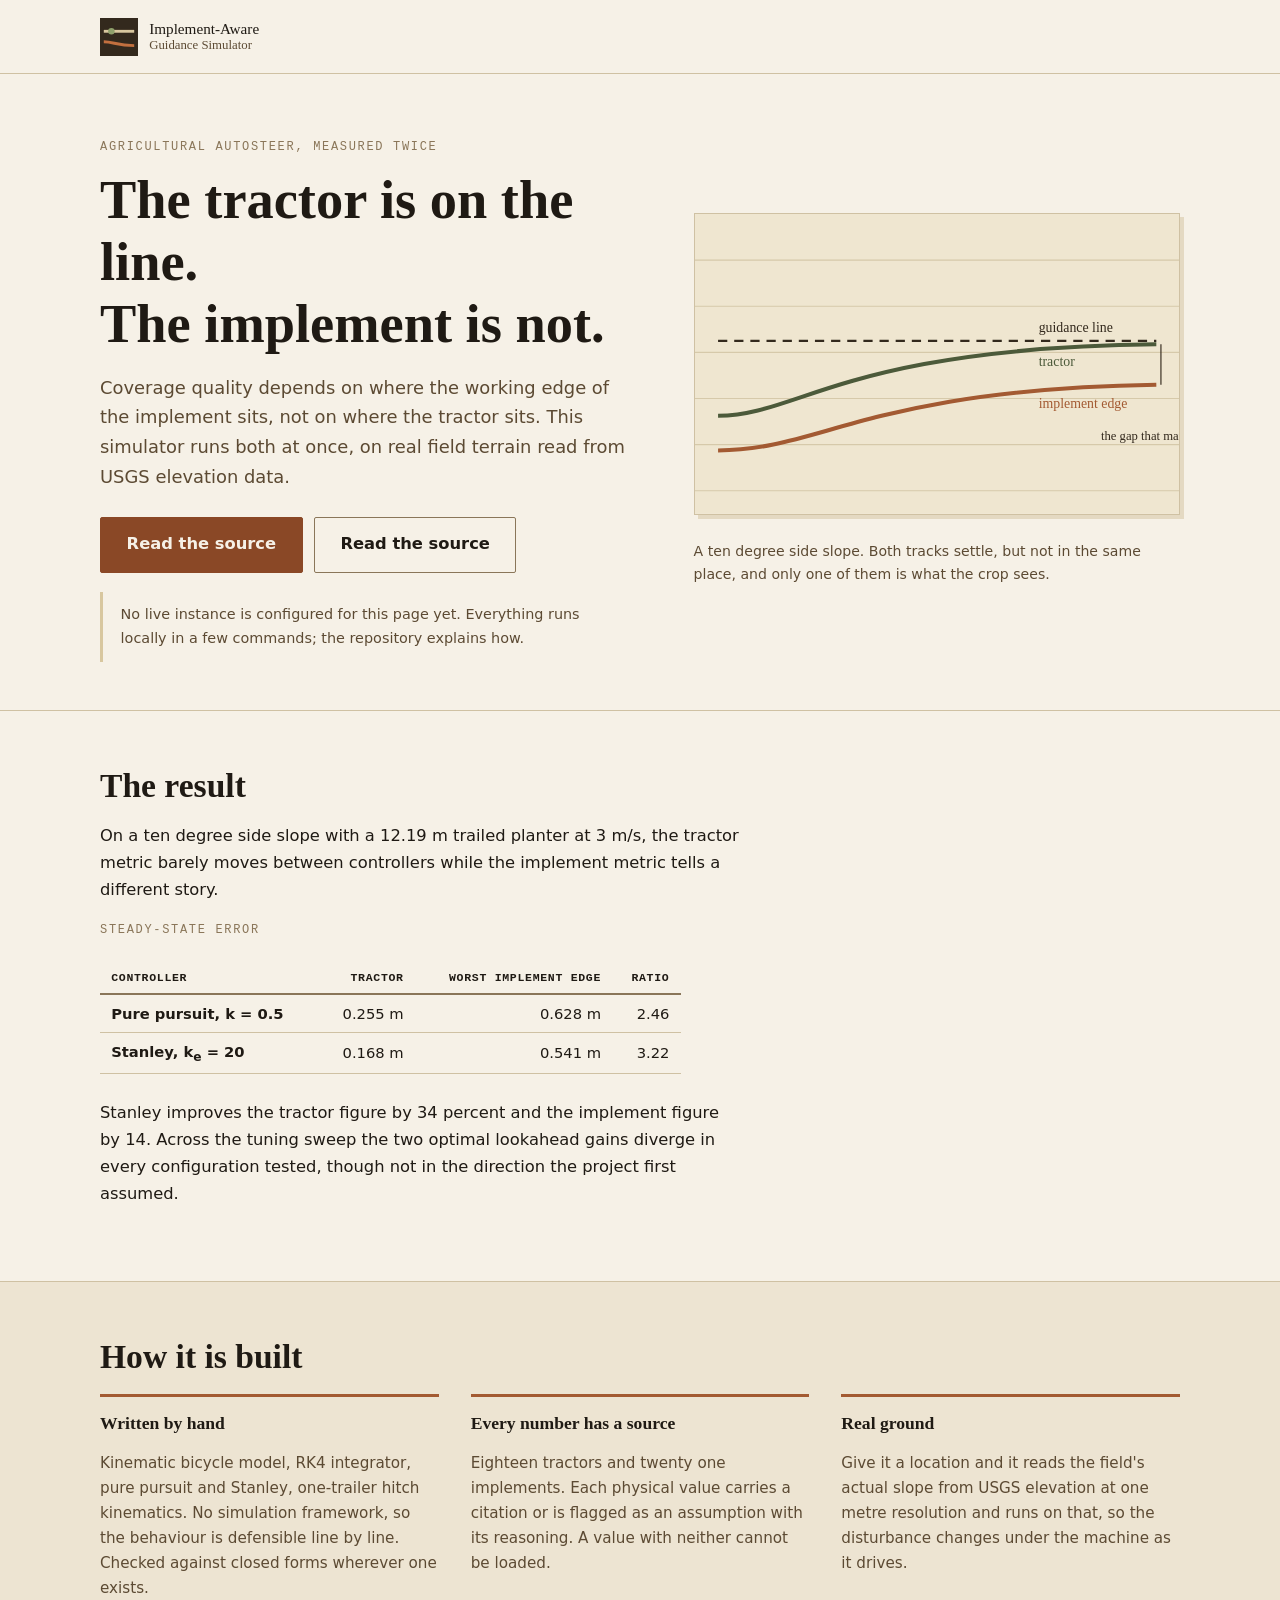
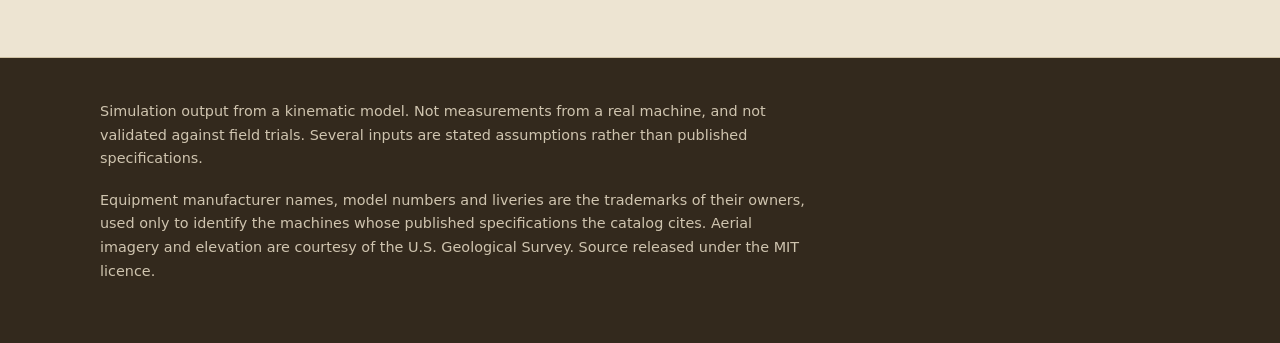
==== docs/index.html @ 3968fbd1 "Fix imagery that never loaded, re-run Stage 6 on the full catalog THE IMAGERY NEVER WORKED, and the " ====
<!doctype html>
<html lang="en">
<head>
<meta charset="utf-8">
<meta name="viewport" content="width=device-width, initial-scale=1">
<title>Implement-Aware Agricultural Guidance Simulator</title>
<meta name="description" content="A simulation comparing two error objectives in agricultural autosteer: where the tractor is, and where its implement edge actually is. The tuning that minimises one is not the tuning that minimises the other.">
<link rel="icon" href="data:image/svg+xml,%3Csvg xmlns='http://www.w3.org/2000/svg' viewBox='0 0 40 40'%3E%3Crect width='40' height='40' fill='%2333291D'/%3E%3Cpath d='M4 14 H36' stroke='%23D8C79F' stroke-width='3'/%3E%3Cpath d='M4 25 C14 25, 18 29, 36 29' stroke='%23C2703F' stroke-width='3' fill='none'/%3E%3Ccircle cx='12' cy='14' r='3.4' fill='%238FA06B'/%3E%3C/svg%3E">
<style>
:root{--paper:#F6F1E7;--alt:#EDE4D2;--deep:#E4D9C2;--ink:#1F1A14;--soil:#33291D;
--mid:#5C4A33;--faint:#8A7659;--clay:#8A4826;--clay2:#A35A32;--olive:#4C5A3A;
--rule:#CFC1A3;--wheat:#D8C79F;
--serif:Georgia,"Iowan Old Style","Times New Roman",serif;
--sans:system-ui,-apple-system,"Segoe UI",Roboto,Arial,sans-serif;
--mono:ui-monospace,SFMono-Regular,Menlo,Consolas,monospace}
*,*::before,*::after{box-sizing:border-box}
body{margin:0;background:var(--paper);color:var(--ink);font-family:var(--sans);
font-size:1.02rem;line-height:1.65}
.wrap{width:min(1080px,92vw);margin-inline:auto}
h1,h2,h3{font-family:var(--serif);line-height:1.14;margin:0 0 1.1rem;font-weight:700}
h1{font-size:clamp(2.1rem,5.4vw,3.4rem)}
h2{font-size:clamp(1.5rem,3.2vw,2.1rem)}
h3{font-size:1.1rem}
p{margin:0 0 1.1rem;max-width:62ch}
a{color:var(--clay);text-underline-offset:3px}
a:hover{color:var(--ink)}
:focus-visible{outline:3px solid var(--clay);outline-offset:2px}
.skip{position:absolute;left:-9999px}.skip:focus{left:0;top:0;background:var(--soil);
color:var(--paper);padding:.7rem 1.1rem;z-index:10}
header{border-bottom:1px solid var(--rule)}
.brand{display:inline-flex;align-items:center;gap:.7rem;padding:1.1rem 0;
text-decoration:none;color:var(--ink)}
.brand span{font-family:var(--serif);font-size:.95rem;line-height:1.2}
.brand small{display:block;color:var(--mid);font-size:.8rem}
.hero{padding:4rem 0 3rem;border-bottom:1px solid var(--rule)}
.eyebrow{font-family:var(--mono);font-size:.75rem;letter-spacing:.14em;
text-transform:uppercase;color:var(--faint);margin-bottom:.7rem}
.lede{font-size:1.12rem;color:var(--mid)}
.grid{display:grid;grid-template-columns:1.05fr .95fr;gap:3.5rem;align-items:center}
figure{margin:0}
figure svg{width:100%;height:auto;border:1px solid var(--rule);box-shadow:4px 4px 0 var(--deep)}
figcaption{margin-top:1rem;font-size:.88rem;color:var(--mid)}
.btn{display:inline-flex;align-items:center;justify-content:center;gap:.6rem;
font:inherit;font-weight:600;padding:.85rem 1.6rem;border-radius:2px;border:1px solid transparent;
text-decoration:none;cursor:pointer}
.btn-primary{background:var(--clay);color:var(--paper);border-color:var(--clay)}
.btn-primary:hover{background:var(--soil);border-color:var(--soil);color:var(--paper)}
.btn-quiet{background:transparent;color:var(--ink);border-color:var(--faint)}
.btn-quiet:hover{background:var(--alt)}
.btn[disabled]{opacity:.75;cursor:progress}
.actions{display:flex;gap:.7rem;flex-wrap:wrap;margin:1.6rem 0 1.2rem}
.wake{border-left:3px solid var(--wheat);padding:.7rem 1.1rem;font-size:.9rem;
color:var(--mid);margin:0;max-width:60ch}
.wake:empty{display:none}
.wake.bad{border-left-color:#8C2F1D;color:#8C2F1D}
.band{padding:3.5rem 0;border-bottom:1px solid var(--rule)}
.band.alt{background:var(--alt)}
.cols{display:grid;grid-template-columns:repeat(3,1fr);gap:2rem}
.card{border-top:3px solid var(--clay2);padding-top:1rem}
.card p{font-size:.95rem;color:var(--mid);margin:0}
table{border-collapse:collapse;width:100%;max-width:62ch;font-size:.92rem;
font-variant-numeric:tabular-nums;margin-bottom:1.6rem}
th,td{text-align:right;padding:.4rem .7rem;border-bottom:1px solid var(--rule)}
th:first-child,td:first-child{text-align:left}
thead th{border-bottom:2px solid var(--faint);font-family:var(--mono);font-size:.72rem;
text-transform:uppercase;letter-spacing:.06em}
footer{background:var(--soil);color:var(--alt);padding:2.6rem 0;font-size:.9rem}
footer a{color:var(--wheat)}
footer p{max-width:78ch;color:#CFC4AF}
@media(max-width:900px){.grid{grid-template-columns:1fr;gap:2.4rem}.cols{grid-template-columns:1fr}}
@media(prefers-reduced-motion:reduce){*{animation:none!important;transition:none!important}}
</style>
</head>
<body>
<a class="skip" href="#main">Skip to main content</a>

<header>
  <div class="wrap">
    <a class="brand" href="./">
      <svg width="38" height="38" viewBox="0 0 40 40" role="img" aria-label="Project mark: a guidance line with an implement track offset below it">
        <rect width="40" height="40" fill="#33291D"/>
        <path d="M4 14 H36" stroke="#D8C79F" stroke-width="3"/>
        <path d="M4 25 C14 25, 18 29, 36 29" stroke="#C2703F" stroke-width="3" fill="none"/>
        <circle cx="12" cy="14" r="3.4" fill="#8FA06B"/>
      </svg>
      <span>Implement-Aware<small>Guidance Simulator</small></span>
    </a>
  </div>
</header>

<main id="main">
<section class="hero">
  <div class="wrap grid">
    <div>
      <p class="eyebrow">Agricultural autosteer, measured twice</p>
      <h1>The tractor is on the line.<br>The implement is not.</h1>
      <p class="lede">Coverage quality depends on where the working edge of the
      implement sits, not on where the tractor sits. This simulator runs both at
      once, on real field terrain read from USGS elevation data.</p>

      <div class="actions">
        <button type="button" class="btn btn-primary" id="open">Open the simulator</button>
        <a class="btn btn-quiet" id="repo" href="https://github.com/FernLag/Implement-Aware-Guidance-Simulator">Read the source</a>
      </div>
      <p class="wake" id="wake" role="status" aria-live="polite"></p>
    </div>

    <figure>
      <svg viewBox="0 0 420 260" role="img" aria-label="A dashed guidance line runs straight across a field. The tractor track follows it closely while the implement edge track settles further away and stays there, showing a persistent offset on a side slope.">
        <rect width="420" height="260" fill="#EFE6D0"/>
        <g stroke="#D6C9AA" stroke-width="1">
          <path d="M0 40 H420 M0 80 H420 M0 120 H420 M0 160 H420 M0 200 H420 M0 240 H420"/>
        </g>
        <path d="M20 110 H400" stroke="#33291D" stroke-width="2" stroke-dasharray="8 6"/>
        <path d="M20 175 C90 175, 130 116, 400 113" stroke="#4C5A3A" stroke-width="3.5" fill="none"/>
        <path d="M20 205 C110 205, 150 152, 400 148" stroke="#A35A32" stroke-width="3.5" fill="none"/>
        <g font-size="12" font-family="Georgia, serif" fill="#33291D">
          <text x="298" y="102">guidance line</text>
          <text x="298" y="132" fill="#4C5A3A">tractor</text>
          <text x="298" y="168" fill="#A35A32">implement edge</text>
        </g>
        <path d="M404 113 V148" stroke="#33291D" stroke-width="1"/>
        <text x="352" y="196" font-size="11" font-family="Georgia, serif" fill="#33291D">the gap that matters</text>
      </svg>
      <figcaption>A ten degree side slope. Both tracks settle, but not in the
      same place, and only one of them is what the crop sees.</figcaption>
    </figure>
  </div>
</section>

<section class="band">
  <div class="wrap">
    <h2>The result</h2>
    <p>On a ten degree side slope with a 12.19 m trailed planter at 3 m/s, the
    tractor metric barely moves between controllers while the implement metric
    tells a different story.</p>
    <table>
      <caption class="eyebrow" style="text-align:left;padding-bottom:.6rem">Steady-state error</caption>
      <thead><tr><th scope="col">Controller</th><th scope="col">Tractor</th>
        <th scope="col">Worst implement edge</th><th scope="col">Ratio</th></tr></thead>
      <tbody>
        <tr><th scope="row">Pure pursuit, k = 0.5</th><td>0.255 m</td><td>0.628 m</td><td>2.46</td></tr>
        <tr><th scope="row">Stanley, k<sub>e</sub> = 20</th><td>0.168 m</td><td>0.541 m</td><td>3.22</td></tr>
      </tbody>
    </table>
    <p>Stanley improves the tractor figure by 34 percent and the implement
    figure by 14. Across the tuning sweep the two optimal lookahead gains
    diverge in every configuration tested, though not in the direction the
    project first assumed.</p>
  </div>
</section>

<section class="band alt">
  <div class="wrap">
    <h2>How it is built</h2>
    <div class="cols">
      <article class="card">
        <h3>Written by hand</h3>
        <p>Kinematic bicycle model, RK4 integrator, pure pursuit and Stanley,
        one-trailer hitch kinematics. No simulation framework, so the behaviour
        is defensible line by line. Checked against closed forms wherever one
        exists.</p>
      </article>
      <article class="card">
        <h3>Every number has a source</h3>
        <p>Eighteen tractors and twenty one implements. Each physical value
        carries a citation or is flagged as an assumption with its reasoning.
        A value with neither cannot be loaded.</p>
      </article>
      <article class="card">
        <h3>Real ground</h3>
        <p>Give it a location and it reads the field's actual slope from USGS
        elevation at one metre resolution and runs on that, so the disturbance
        changes under the machine as it drives.</p>
      </article>
    </div>
  </div>
</section>
</main>

<footer>
  <div class="wrap">
    <p>Simulation output from a kinematic model. Not measurements from a real
    machine, and not validated against field trials. Several inputs are stated
    assumptions rather than published specifications.</p>
    <p>Equipment manufacturer names, model numbers and liveries are the
    trademarks of their owners, used only to identify the machines whose
    published specifications the catalog cites. Aerial imagery and elevation are
    courtesy of the U.S. Geological Survey. Source released under the MIT
    licence.</p>
  </div>
</footer>

<script>
(function () {
  "use strict";

  // Set this to the deployed simulator. Left blank the button points at the
  // source instead of at a link that would not work.
  var APP = "";

  var btn = document.getElementById("open");
  var note = document.getElementById("wake");
  var repo = document.getElementById("repo").href;

  if (!APP) {
    btn.textContent = "Read the source";
    btn.addEventListener("click", function () { window.location.href = repo; });
    note.textContent = "No live instance is configured for this page yet. " +
      "Everything runs locally in a few commands; the repository explains how.";
    return;
  }

  /* A free-tier instance sleeps when idle and takes about half a minute to
     wake. Polling it and saying so is better than a blank wait that reads as
     a broken link. */
  btn.addEventListener("click", function () {
    btn.disabled = true;
    var started = Date.now();
    var limit = 90000;

    function tick() {
      var secs = Math.round((Date.now() - started) / 1000);
      btn.textContent = "Waking the server, " + secs + "s";
      note.classList.remove("bad");
      note.textContent = "This runs on a free hosting tier that sleeps when " +
        "nobody is using it, so the first visit waits while it starts up. " +
        "It usually takes about thirty seconds.";

      fetch(APP + "/healthz", { cache: "no-store", mode: "cors" })
        .then(function (r) { return r.ok ? r.json() : Promise.reject(); })
        .then(function () { window.location.href = APP; })
        .catch(function () {
          if (Date.now() - started > limit) {
            btn.disabled = false;
            btn.textContent = "Try again";
            note.classList.add("bad");
            note.textContent = "The server did not answer within ninety " +
              "seconds. It may be suspended for the month, since the free tier " +
              "stops rather than billing. The source is linked beside this " +
              "button and runs locally.";
            return;
          }
          setTimeout(tick, 2500);
        });
    }
    tick();
  });
})();
</script>
</body>
</html>
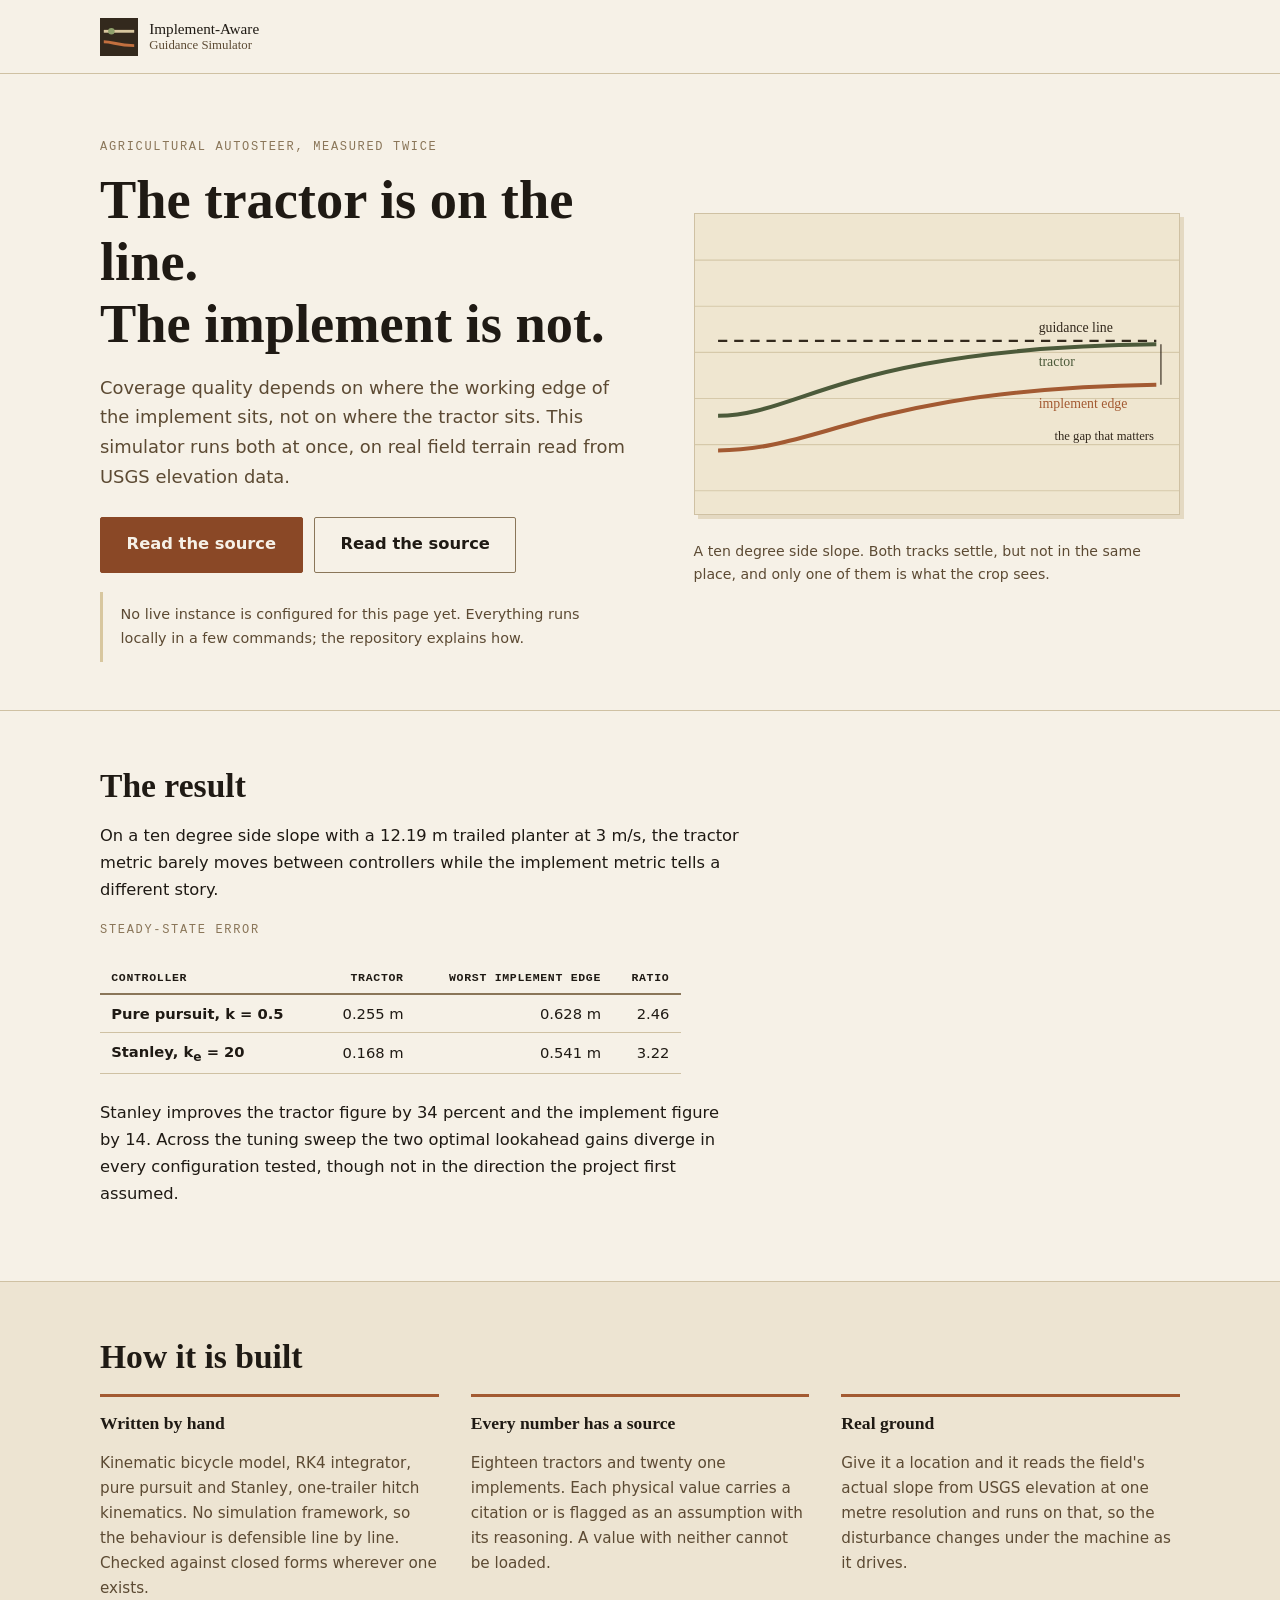
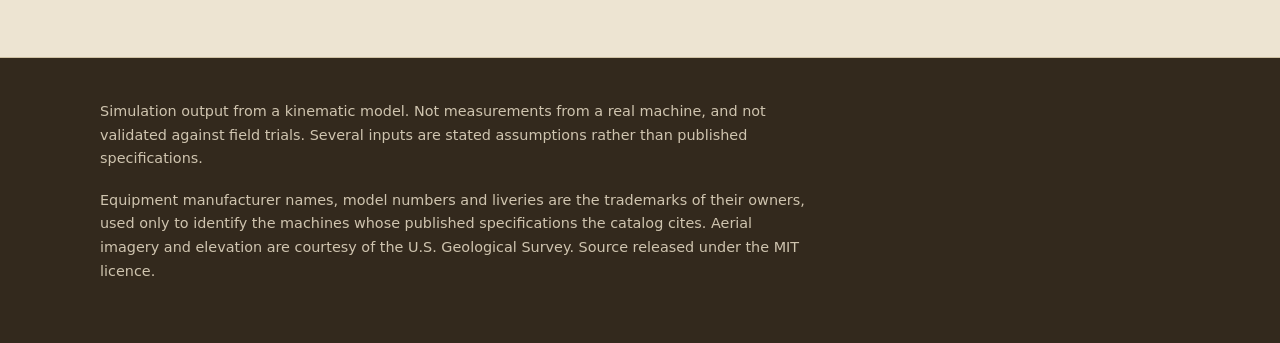
==== commit ecaa2c90: "Fix the fender, curate real cropland, and draw the three tracks THE FENDER CUT THROUGH THE TYRE. Its" ====
--- a/docs/index.html
+++ b/docs/index.html
@@ -120,7 +120,7 @@
           <text x="298" y="168" fill="#A35A32">implement edge</text>
         </g>
         <path d="M404 113 V148" stroke="#33291D" stroke-width="1"/>
-        <text x="352" y="196" font-size="11" font-family="Georgia, serif" fill="#33291D">the gap that matters</text>
+        <text x="398" y="196" font-size="11" font-family="Georgia, serif" fill="#33291D" text-anchor="end">the gap that matters</text>
       </svg>
       <figcaption>A ten degree side slope. Both tracks settle, but not in the
       same place, and only one of them is what the crop sees.</figcaption>
